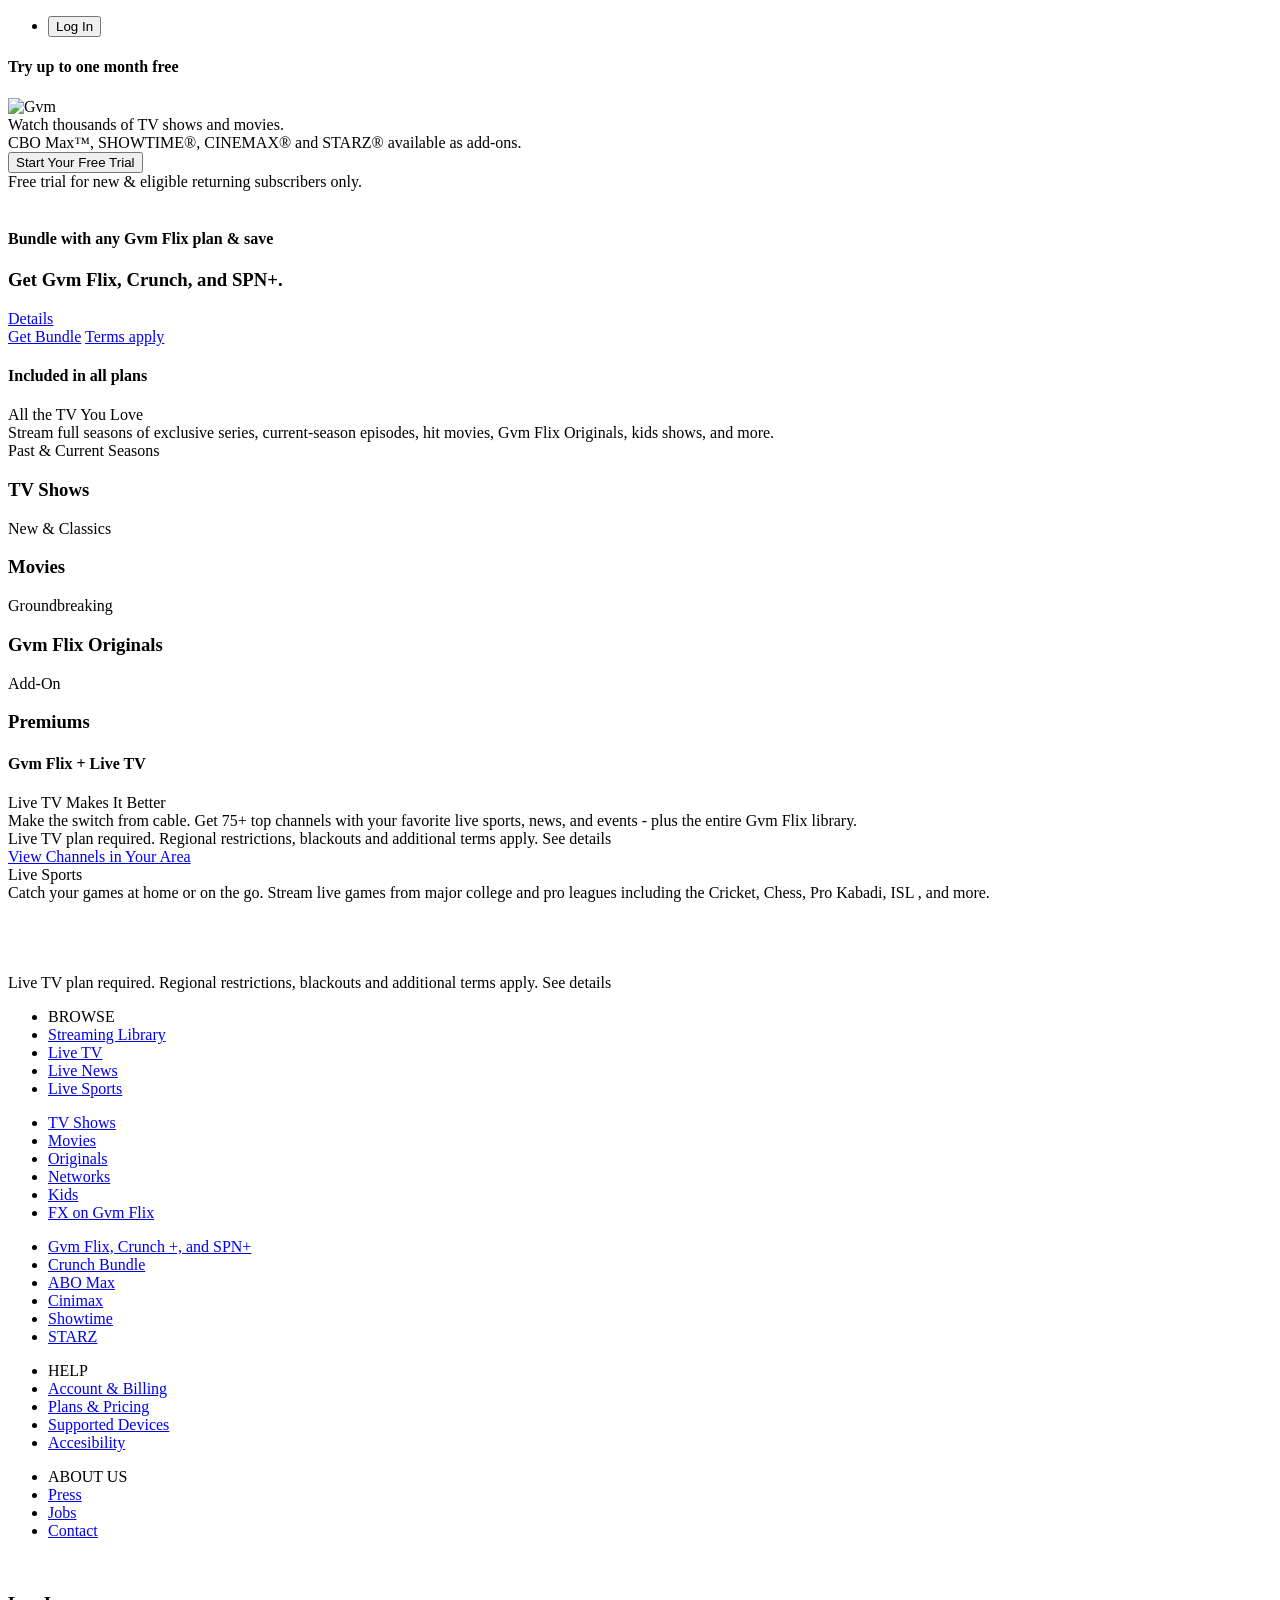
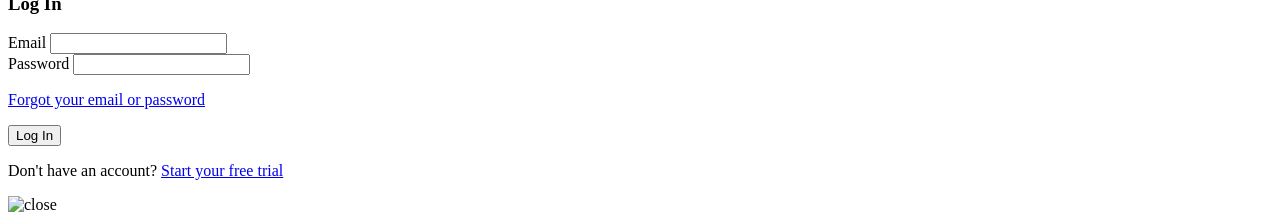
==== index.html @ ffe9b464 "Update and rename gvmflix.html to index.html" ====
<!DOCTYPE html>
<html lang="en">
<head>
  <meta charset="UTF-8">
  <meta name="viewport" content="width=device-width, initial-scale=1.0">
  <title>Gvm Flix</title>
  <link rel="stylesheet" href="Gvm Flix.css">
</head>
<body>
  <!-- Navigation -->
  <header class="header">
    <nav>
      <ul>
        <li>
          <button class="login-btn">Log In</button>
        </li>
      </ul>
    </nav>
    <div class="header-content">
      <h4>Try up to one month free</h4>
      <img
        src="images/Gvm-Flix.png"
        alt="Gvm"
        class="logo"
      />
      <div class="header-text-1">Watch thousands of TV shows and movies.</div>
      <div class="header-text-2">
        CBO Max™, SHOWTIME®, CINEMAX® and STARZ® available as add-ons.
      </div>
      <button class="btn btn-cta">Start Your Free Trial</button>
      <div class="legal-text">
        Free trial for new & eligible returning subscribers only.
      </div>
    </div>
  </header>
  <section class="sub-header">
    <img
      src="images/logos copy.png"
      alt=""
    />
    <div>
      <h4>Bundle with any Gvm Flix plan & save</h4>
      <h3>Get Gvm Flix, Crunch, and SPN+.</h3>
      <a href="#" class="sub-link">Details</a>
    </div>
    <div>
      <a href="#" class="btn btn-outline">Get Bundle</a>
      <a href="#" class="sub-link">Terms apply</a>
    </div>
  </section>
  <section class="categories">
    <h4>Included in all plans</h4>
    <div class="text-xl">All the TV You Love</div>
    <div class="sub-text">
      Stream full seasons of exclusive series, current-season episodes, hit
      movies, Gvm Flix Originals, kids shows, and more.
    </div>
    <div class="covers">
      <div class="cover-1">
        <div class="cover-grad"></div>
        <div class="cover-text">
          <div class="sub-title">Past & Current Seasons</div>
          <h3>TV Shows</h3>
        </div>
      </div>
      <div class="cover-2">
        <div class="cover-grad"></div>
        <div class="cover-text">
          <div class="sub-title">New & Classics</div>
          <h3>Movies</h3>
        </div>
      </div>
      <div class="cover-3">
        <div class="cover-grad"></div>
        <div class="cover-text">
          <div class="sub-title">Groundbreaking</div>
          <h3>Gvm Flix Originals</h3>
        </div>
      </div>
      <div class="cover-4">
        <div class="cover-grad"></div>
        <div class="cover-text">
          <div class="sub-title">Add-On</div>
          <h3>Premiums</h3>
        </div>
      </div>
    </div>
  </section>
  <section class="live">
    <div class="live-border">
      <h4>Gvm Flix + Live TV</h4>
      <div class="text-xl">Live TV Makes It Better</div>
      <div class="sub-text">
        Make the switch from cable. Get 75+ top channels with your favorite
        live sports, news, and events - plus the entire Gvm Flix
        library.
      </div>
      <div class="legal-text">
        Live TV plan required. Regional restrictions, blackouts and additional
        terms apply. See details
      </div>
      <a href="#">View Channels in Your Area</a>
    </div>
  </section>
  <section class="live-sports">
    <div class="live-sports-content">
      <div class="text-xl">Live Sports</div>
      <div class="sub-text">
        Catch your games at home or on the go. Stream live games from major
        college and pro leagues including the Cricket, Chess, Pro Kabadi, ISL , and more.
      </div>

      <div class="live-sports-logos">
        <div>
          <img
            src="images/Cricket.png"
            alt=""
          />
        </div>
        <div>
          <img
            src="images/SPN.png"
            alt=""
          />
        </div>
        <div>
          <img
            src="images/ISL.png"
            alt=""
          />
        </div>
        <div>
          <img
            src="images/chess.png"
            alt=""
          />
        </div>
      </div>

      <div class="legal-text">
        Live TV plan required. Regional restrictions, blackouts and additional
        terms apply. See details
      </div>
    </div>
  </section>
  <footer class="footer">
    <div class="footer-container">
      <div class="footer-lists">
        <ul>
          <li class="list-head">BROWSE</li>
          <li><a href="#">Streaming Library</a></li>
          <li><a href="#">Live TV</a></li>
          <li><a href="#">Live News</a></li>
          <li><a href="#">Live Sports</a></li>
        </ul>
        <ul>
          <li><a href="#">TV Shows</a></li>
          <li><a href="#">Movies</a></li>
          <li><a href="#">Originals</a></li>
          <li><a href="#">Networks</a></li>
          <li><a href="#">Kids</a></li>
          <li><a href="#">FX on Gvm Flix</a></li>
        </ul>
        <ul>
          <li><a href="#">Gvm Flix, Crunch +, and SPN+</a></li>
          <li><a href="#">Crunch Bundle</a></li>
          <li><a href="#">ABO Max</a></li>
          <li><a href="#">Cinimax</a></li>
          <li><a href="#">Showtime</a></li>
          <li><a href="#">STARZ</a></li>
        </ul>
        <ul>
          <li class="list-head">HELP</li>
          <li><a href="#">Account & Billing</a></li>
          <li><a href="#">Plans & Pricing</a></li>
          <li><a href="#">Supported Devices</a></li>
          <li><a href="#">Accesibility</a></li>
        </ul>
        <ul>
          <li class="list-head">ABOUT US</li>
          <li><a href="#">Press</a></li>
          <li><a href="#">Jobs</a></li>
          <li><a href="#">Contact</a></li>
        </ul>
      </div>
      <div class="divider"></div>
      <div class="social-icons">
        <a href="#"
          ><img
            src="Social/facebook.svg"
            alt=""
        /></a>
        <a href="#"
          ><img
            src="Social/twitter.svg"
            alt=""
        /></a>
        <a href="#"
          ><img
            src="Social/youtube.svg"
            alt=""
        /></a>
        <a href="#"
          ><img
            src="Social/instagram.svg"
            alt=""
        /></a>
      </div>
    </div>
  </footer>
  <div class="modal">
    <div class="modal-box">
      <div class="modal-body">
        <h3>Log In</h3>
        <form>
          <div class="form-control">
            <label for="email">Email</label>
            <input type="email" id="email" />
          </div>
          <div class="form-control">
            <label for="password">Password</label>
            <input type="password" id="password" />
          </div>
          <p><a href="#">Forgot your email or password</a></p>
          <button class="btn btn-dark">Log In</button>
        </form>
      </div>
      <div class="modal-footer">
        <p>Don't have an account? <a href="#">Start your free trial</a></p>
      </div>
      <img
        class="close"
        src="Social/close.svg"
        alt="close"
      />
    </div>
  </div>
  <!-- Script -->
  <script src="Gvm Flix.js"></script>
</body>
</html>
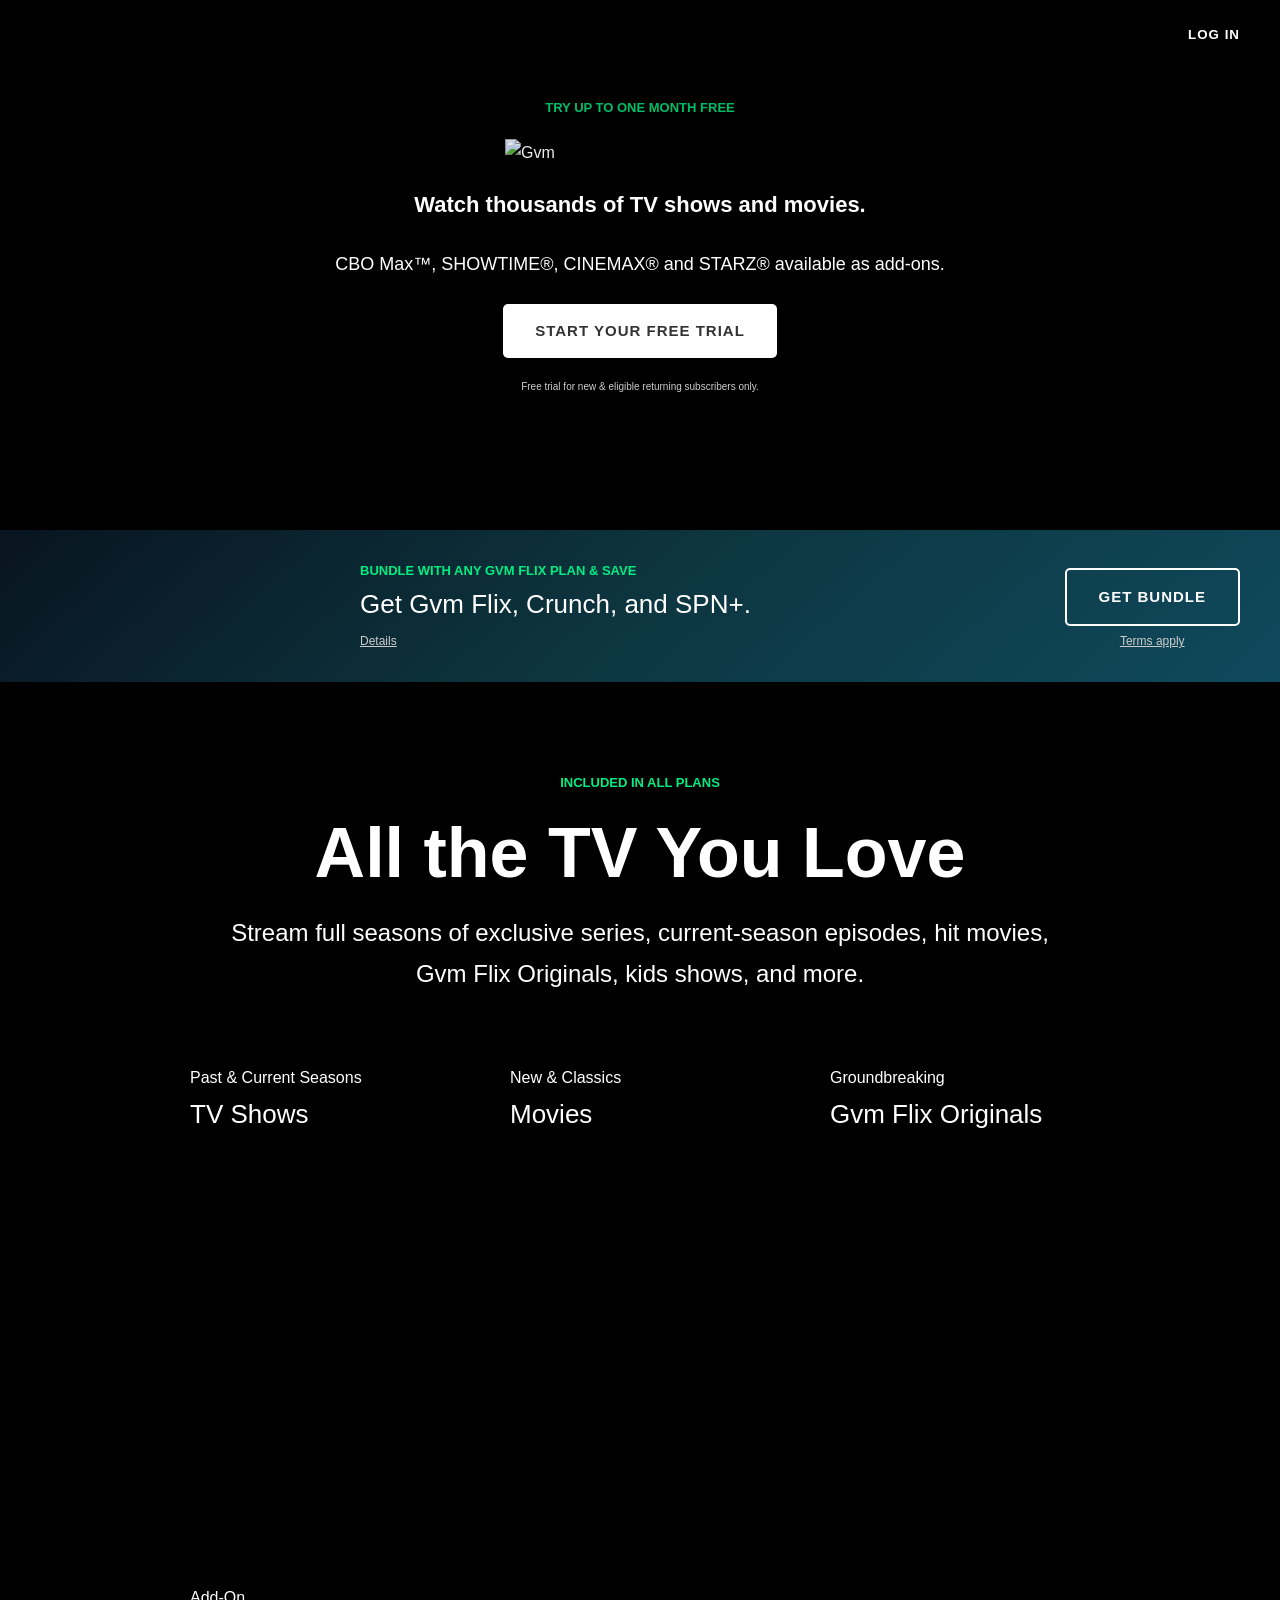
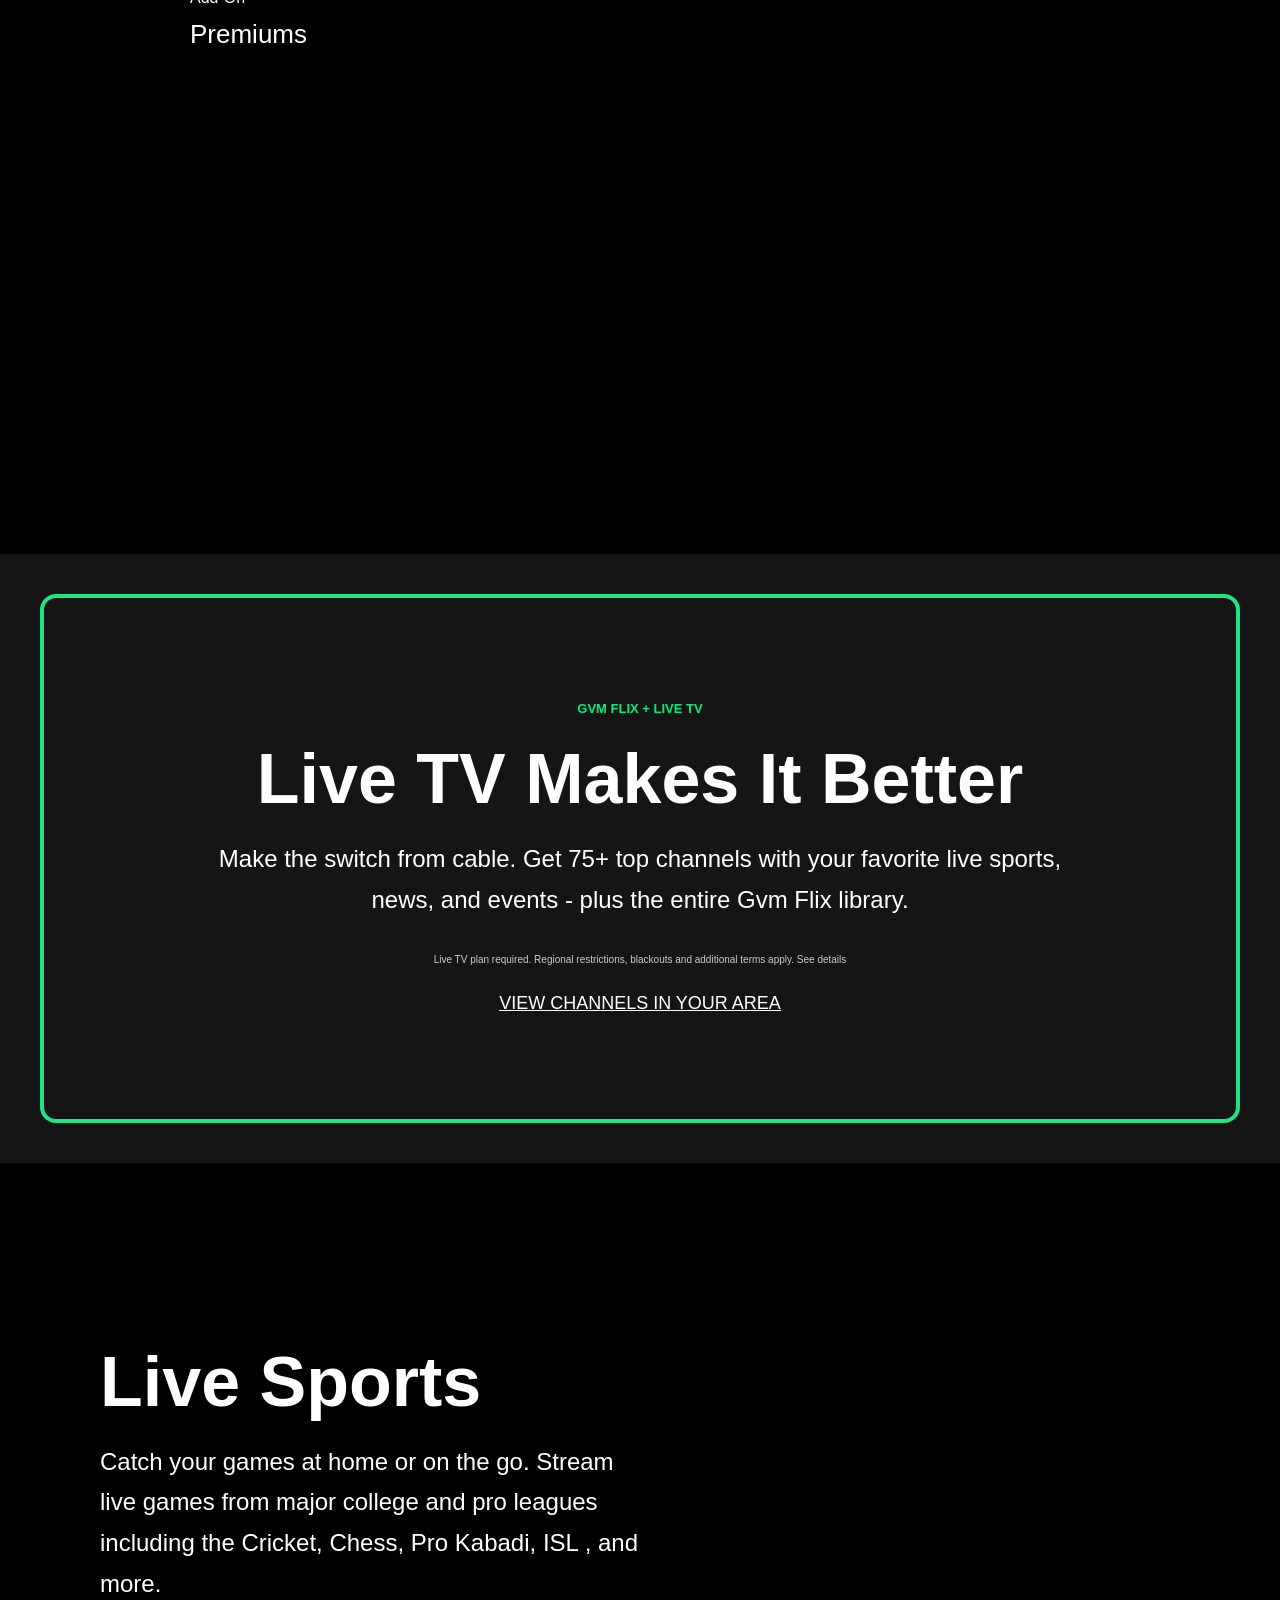
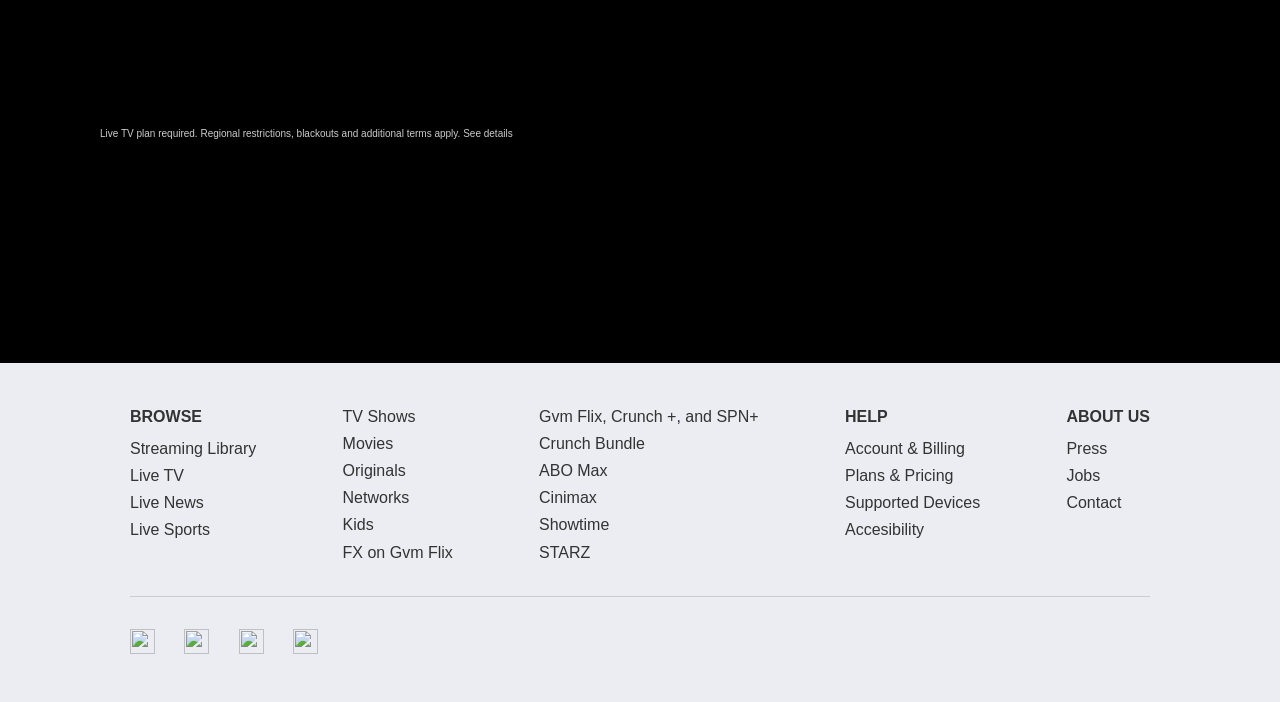
==== commit c1329b79: "Update index.html" ====
--- a/index.html
+++ b/index.html
@@ -4,7 +4,7 @@
   <meta charset="UTF-8">
   <meta name="viewport" content="width=device-width, initial-scale=1.0">
   <title>Gvm Flix</title>
-  <link rel="stylesheet" href="Gvm Flix.css">
+  <link rel="stylesheet" href="index.css">
 </head>
 <body>
   <!-- Navigation -->
@@ -236,6 +236,6 @@
     </div>
   </div>
   <!-- Script -->
-  <script src="Gvm Flix.js"></script>
+  <script src="index.js"></script>
 </body>
 </html>
--- a/index.css
+++ b/index.css
@@ -0,0 +1,534 @@
+@import url("https://fonts.googleapis.com/css2?family=Rubik:wght@300;400;700&display=swap");
+
+* {
+  box-sizing: border-box;
+  margin: 0;
+  padding: 0;
+}
+
+html,
+body {
+  font-family: "Rubik", sans-serif;
+  background-color: #000;
+  color: #fff;
+  line-height: 1.7;
+  overflow-x: hidden;
+}
+
+a {
+  color: #fff;
+  text-decoration: none;
+}
+
+a:hover {
+  color: #ccc;
+}
+
+ul {
+  list-style-type: none;
+}
+
+img {
+  width: 100%;
+}
+
+h3 {
+  font-size: 26px;
+  font-weight: 300;
+}
+
+h4 {
+  color: #00ed82;
+  font-size: 13px;
+  text-transform: uppercase;
+}
+
+.btn {
+  display: inline-block;
+  background: #fff;
+  color: #333;
+  min-width: 135px;
+  padding: 20px 32px;
+  font-size: 15px;
+  font-weight: 600;
+  line-height: 14px;
+  border: none;
+  border-radius: 5px;
+  letter-spacing: 1px;
+  cursor: pointer;
+  text-transform: uppercase;
+}
+
+.btn-cta:hover {
+  opacity: 0.8;
+}
+
+.btn-outline {
+  background: none;
+  color: #fff;
+  border: 2px solid #fff;
+}
+
+.btn-outline:hover {
+  color: #fff;
+  border-color: #ccc;
+}
+
+.btn-dark {
+  color: #fff;
+  background-color: #000;
+}
+
+.legal-text {
+  font-size: 10px;
+  color: #ccc;
+  margin-top: 20px;
+}
+
+.sub-link {
+  display: block;
+  color: #ccc;
+  font-size: 12px;
+  margin-top: 5px;
+  text-decoration: underline;
+}
+
+.text-xl {
+  font-size: 70px;
+  font-weight: bold;
+}
+
+.sub-text {
+  max-width: 850px;
+  margin-bottom: 10px;
+  font-size: 24px;
+}
+
+/* Header */
+
+.header {
+  height: 530px;
+  background: url(https://i.ibb.co/gyT1SQj/header.jpg)
+    no-repeat center center / cover;
+}
+
+.header nav {
+  display: flex;
+  justify-content: flex-end;
+  padding: 20px 40px;
+  z-index: 2;
+  position: relative;
+}
+
+.header nav .login-btn {
+  cursor: pointer;
+  background: none;
+  border: none;
+  color: #fff;
+  font-weight: bold;
+  text-transform: uppercase;
+  letter-spacing: 1px;
+}
+
+.header .header-content {
+  display: flex;
+  flex-direction: column;
+  justify-content: flex-start;
+  align-items: center;
+  margin-top: 30px;
+}
+
+.header .logo {
+  width: 270px;
+  margin: 20px 0;
+}
+
+.header .header-text-1 {
+  font-size: 22px;
+  font-weight: bold;
+}
+
+.header .header-text-2 {
+  font-size: 18px;
+  margin: 25px 0;
+}
+
+.header::after {
+  content: "";
+  position: absolute;
+  top: 0;
+  left: 0;
+  width: 100%;
+  height: 180px;
+  z-index: 1;
+  background: linear-gradient(
+    180deg,
+    rgba(0, 0, 0, 0.76) 15.54%,
+    rgba(0, 0, 0, 0.192) 60.23%,
+    rgba(0, 0, 0, 8e-5) 100%
+  );
+}
+
+/* Sub Header */
+
+.sub-header {
+  display: grid;
+  grid-template-columns: 2fr 4fr 2fr;
+  gap: 40px;
+  align-items: center;
+  padding: 30px 40px;
+  background: linear-gradient(
+    318.68deg,
+    #0f495c 0%,
+    #0d3640 49.72%,
+    #08141f 100%
+  );
+}
+
+.sub-header > div:last-of-type {
+  justify-self: end;
+  align-self: end;
+}
+
+.sub-header > div:last-of-type .sub-link {
+  text-align: center;
+}
+
+/* Categories */
+
+.categories {
+  display: flex;
+  flex-direction: column;
+  align-items: center;
+  justify-content: center;
+  text-align: center;
+  padding: 90px 40px;
+}
+
+.categories .covers {
+  display: grid;
+  grid-template-columns: repeat(4, 1fr);
+  gap: 20px;
+  margin-top: 40px;
+}
+
+.categories .covers > div {
+  height: 500px;
+  width: 300px;
+  position: relative;
+}
+
+.categories .cover-grad {
+  position: absolute;
+  top: 0;
+  left: 0;
+  width: 100%;
+  height: 100%;
+  background: linear-gradient(
+      156.82deg,
+      rgba(0, 0, 0, 0.6) 4.58%,
+      rgba(0, 0, 0, 0) 69.61%
+    ),
+    linear-gradient(24.5deg, rgba(0, 0, 0, 0.2) 4.71%, rgba(0, 0, 0, 0) 71.49%);
+}
+
+.categories .cover-text {
+  position: absolute;
+  top: 20px;
+  left: 20px;
+  text-align: left;
+}
+
+.categories .cover-1 {
+  background: url("images/two.jpeg")
+    no-repeat center center / cover;
+}
+.categories .cover-2 {
+  background: url("images/one.jpeg")
+    no-repeat center center / cover;
+}
+.categories .cover-3 {
+  background: url("images/three.jpeg")
+    no-repeat center center / cover;
+}
+.categories .cover-4 {
+  background: url("images/four.jpeg")
+    no-repeat center center / cover;
+}
+
+/* Live */
+
+.live {
+  background-color: #151516;
+  padding: 40px;
+}
+
+.live-border {
+  border: 4px solid #1ce783;
+  border-radius: 16px;
+  padding: 100px;
+  display: flex;
+  flex-direction: column;
+  align-items: center;
+  justify-content: center;
+  text-align: center;
+}
+
+.live a {
+  text-transform: uppercase;
+  font-size: 18px;
+  margin-top: 20px;
+  text-decoration: underline;
+}
+
+/* Live Sports */
+
+.live-sports {
+  background: url("images/live-sports copy.png")
+    no-repeat center center / cover;
+  height: 800px;
+  position: relative;
+}
+
+.live-sports-content {
+  position: absolute;
+  top: 160px;
+  left: 100px;
+  max-width: 550px;
+}
+
+.live-sports-logos {
+  width: 300px;
+  margin-top: 40px;
+  display: flex;
+  align-items: center;
+  justify-content: space-between;
+}
+
+.live-sports-logos > div {
+  background: url("images/network-logo-bg.png")
+    no-repeat center center / cover;
+  height: 60px;
+  width: 60px;
+  display: flex;
+  justify-content: center;
+  align-items: center;
+}
+
+.live-sports-logos img {
+  width: 40px;
+}
+
+/* Footer */
+
+.footer {
+  background: #ebedf2;
+  color: #333;
+}
+
+.footer a {
+  color: #333;
+}
+
+.footer-container {
+  max-width: 1100px;
+  margin: auto;
+  padding: 40px;
+}
+
+.footer-lists {
+  display: flex;
+  justify-content: space-between;
+}
+
+.footer-lists .list-head {
+  text-transform: uppercase;
+  font-weight: bold;
+  margin-bottom: 5px;
+}
+
+.divider {
+  width: 100%;
+  height: 3px;
+  border-top: 1px solid #ccc;
+  margin: 30px 0;
+}
+
+.social-icons img {
+  width: 25px;
+  height: 25px;
+  margin-right: 25px;
+}
+
+/* Modal */
+
+.modal {
+  display: none;
+  position: fixed;
+  top: 0;
+  left: 0;
+  z-index: 1;
+  height: 100%;
+  width: 100%;
+  background: rgba(0, 0, 0, 0.5);
+}
+
+.modal-box {
+  margin: 10% auto;
+  width: 400px;
+  background-color: #fff;
+  color: #333;
+  position: relative;
+  animation: modalopen 1s;
+}
+
+@keyframes modalopen {
+  from {
+    opacity: 0;
+  }
+  to {
+    opacity: 1;
+  }
+}
+
+.modal-body {
+  padding: 50px;
+}
+
+.modal-body h3 {
+  font-weight: bold;
+}
+
+.modal-body .btn {
+  width: 100%;
+  margin-top: 30px;
+}
+
+.modal .close {
+  cursor: pointer;
+  height: 23px;
+  width: 23px;
+  position: absolute;
+  top: 20px;
+  right: 20px;
+}
+
+.modal .modal-footer {
+  background-color: #f7f7f9;
+  color: #333;
+  padding: 20px 0;
+  border-top: 1px solid #eee;
+  text-align: center;
+}
+
+.modal a {
+  color: steelblue;
+}
+
+/* Form */
+
+.form-control {
+  margin: 20px 0;
+}
+
+.form-control label {
+  display: block;
+  text-transform: uppercase;
+}
+
+.form-control input {
+  width: 100%;
+  border: 2px solid #ccc;
+  border-radius: 5px;
+  height: 50px;
+  padding: 5px;
+}
+
+/* Media Queries */
+
+@media (max-width: 1300px) {
+  .categories .covers {
+    grid-template-columns: repeat(3, 1fr);
+  }
+}
+
+@media (max-width: 1100px) {
+  .categories .covers {
+    grid-template-columns: 1fr 1fr;
+  }
+}
+
+@media (max-width: 768px) {
+  .header .logo {
+    width: 200px;
+  }
+
+  .header .header-content {
+    text-align: center;
+    padding: 0 20px;
+  }
+
+  .header .header-text-1 {
+    margin-bottom: 40px;
+  }
+
+  .header .header-text-2 {
+    display: none;
+  }
+
+  .sub-header {
+    grid-template-columns: 1fr;
+    text-align: center;
+    gap: 20px;
+  }
+
+  .sub-header img {
+    width: 250px;
+    margin: auto;
+  }
+
+  .sub-header > div:last-of-type {
+    justify-self: center;
+    align-self: center;
+  }
+
+  .text-xl {
+    font-size: 40px;
+    line-height: 1.3;
+  }
+
+  .sub-text {
+    font-size: 20px;
+  }
+
+  .categories .covers {
+    grid-template-columns: 1fr;
+  }
+
+  .live-border {
+    padding: 30px 10px;
+  }
+
+  .live-sports {
+    background: url("images/Foot Ball.jpg")
+      no-repeat center center / cover;
+  }
+
+  .live-sports-content {
+    top: 30px;
+    left: 30px;
+    margin-top: 60px;
+  }
+
+  .footer-lists {
+    flex-direction: column;
+  }
+
+  .footer-lists .list-head {
+    margin-top: 10px;
+  }
+
+  .modal .modal-box {
+    width: 350px;
+  }
+}
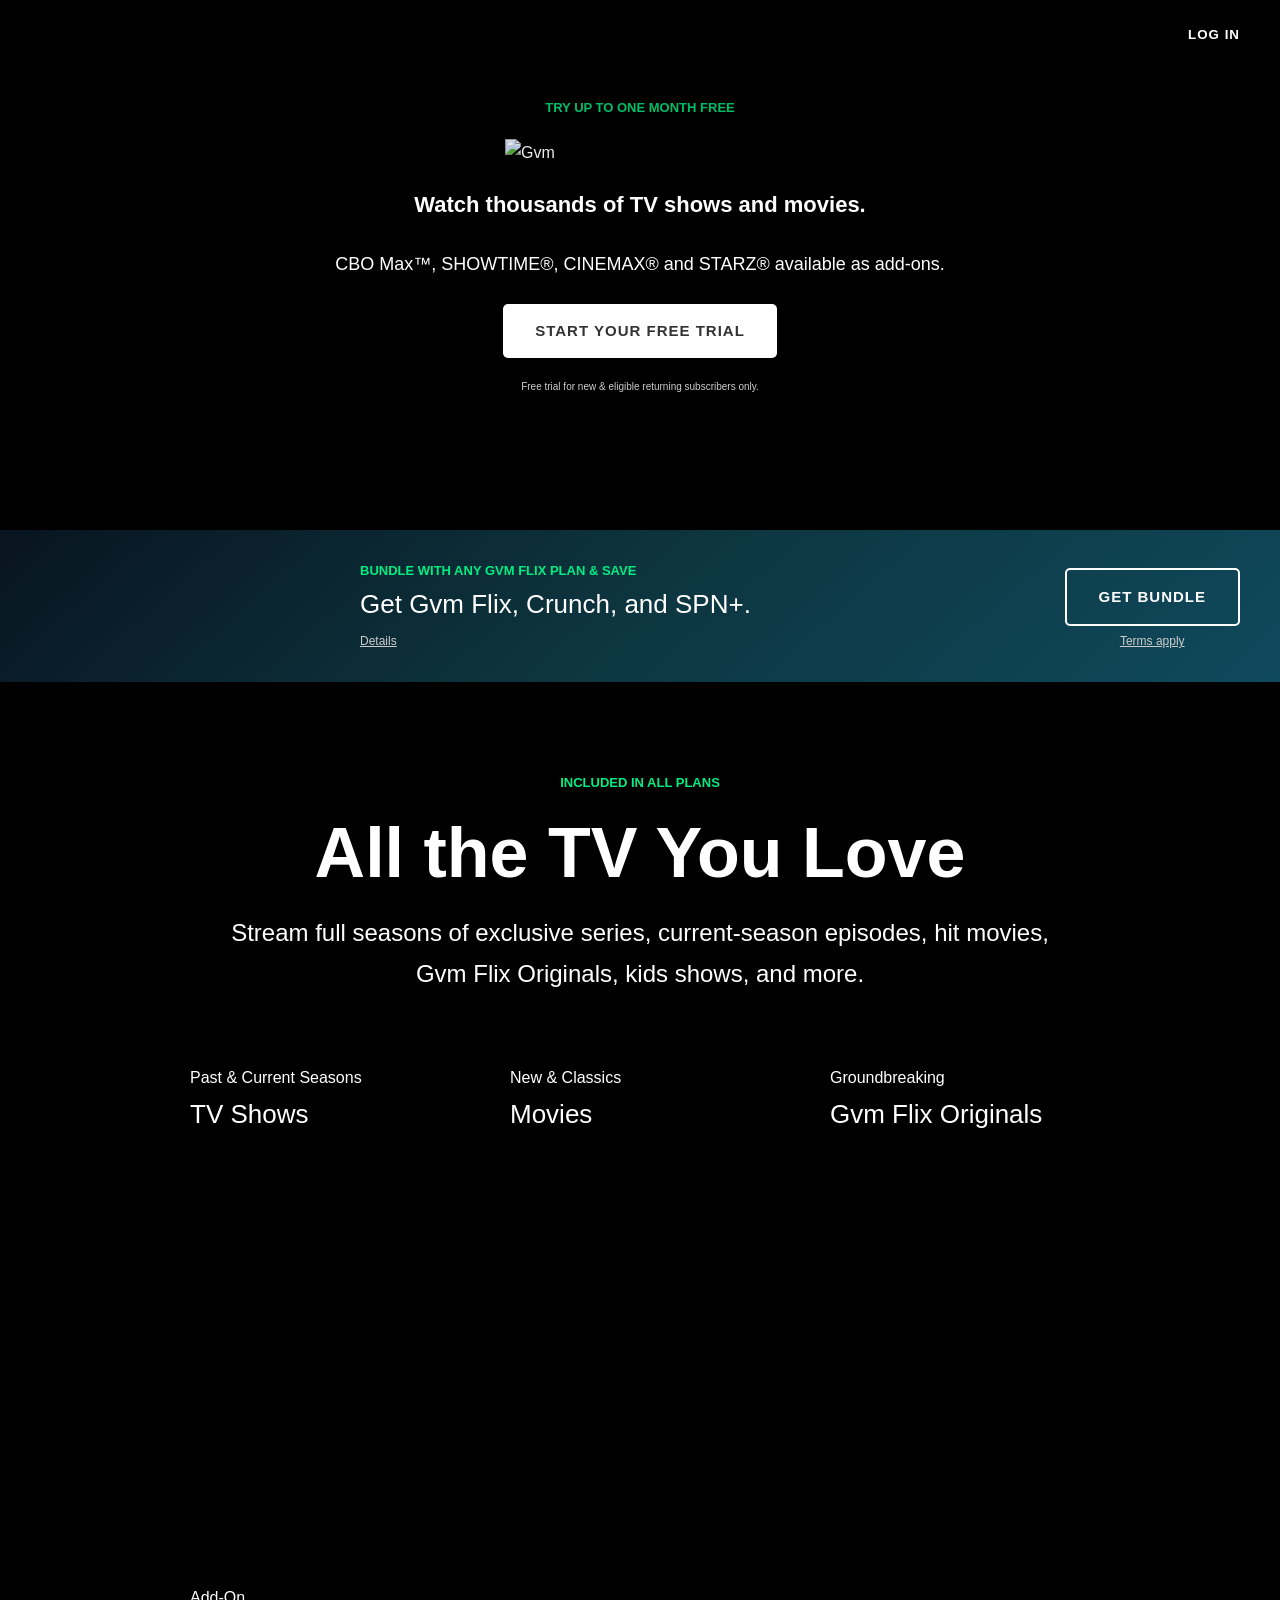
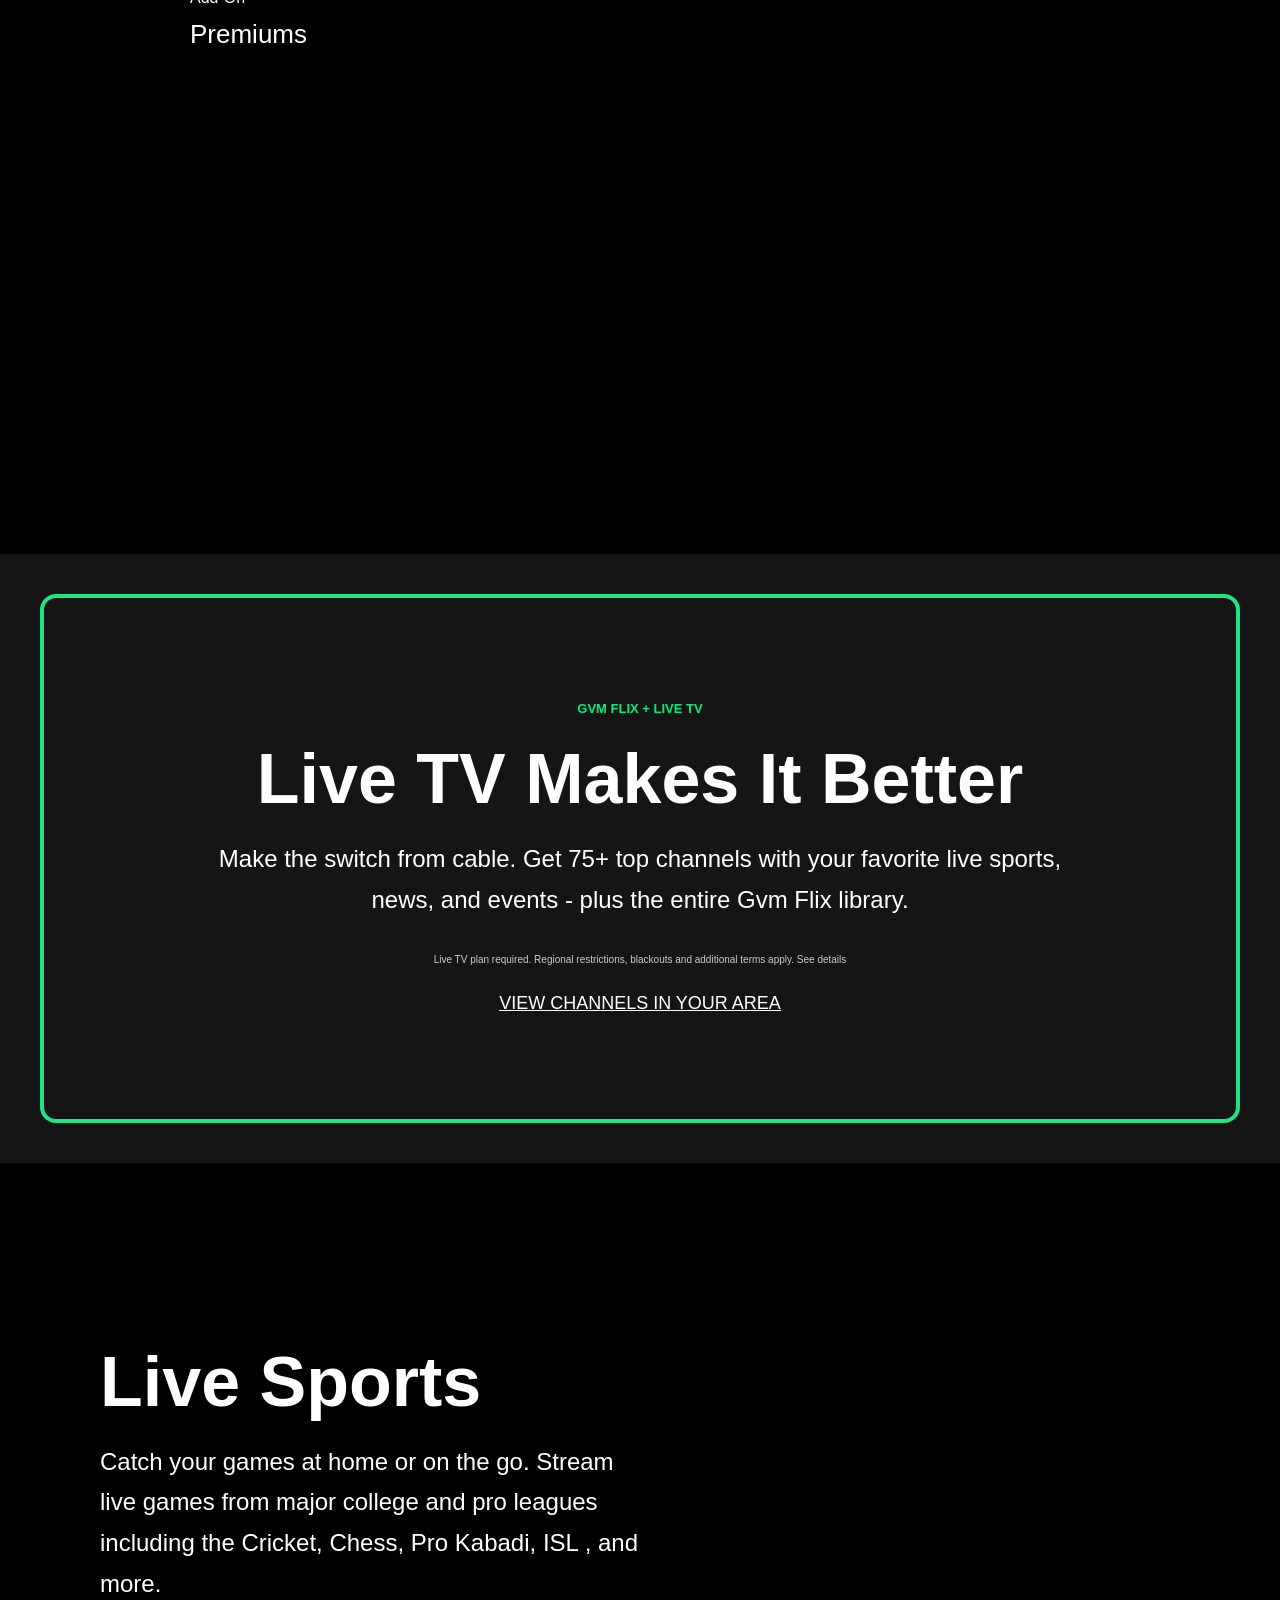
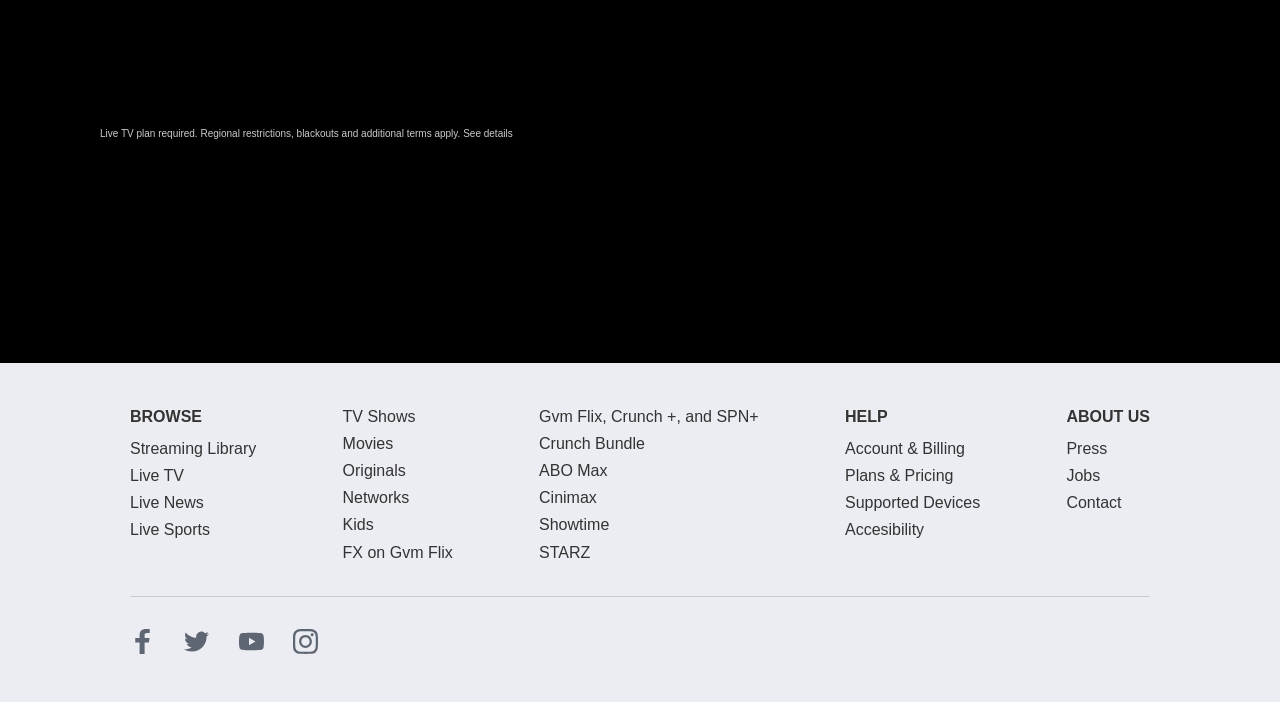
==== commit 17bf9593: "Update index.html" ====
--- a/index.html
+++ b/index.html
@@ -19,7 +19,7 @@
     <div class="header-content">
       <h4>Try up to one month free</h4>
       <img
-        src="images/Gvm-Flix.png"
+        src="Gvm-Flix.png"
         alt="Gvm"
         class="logo"
       />
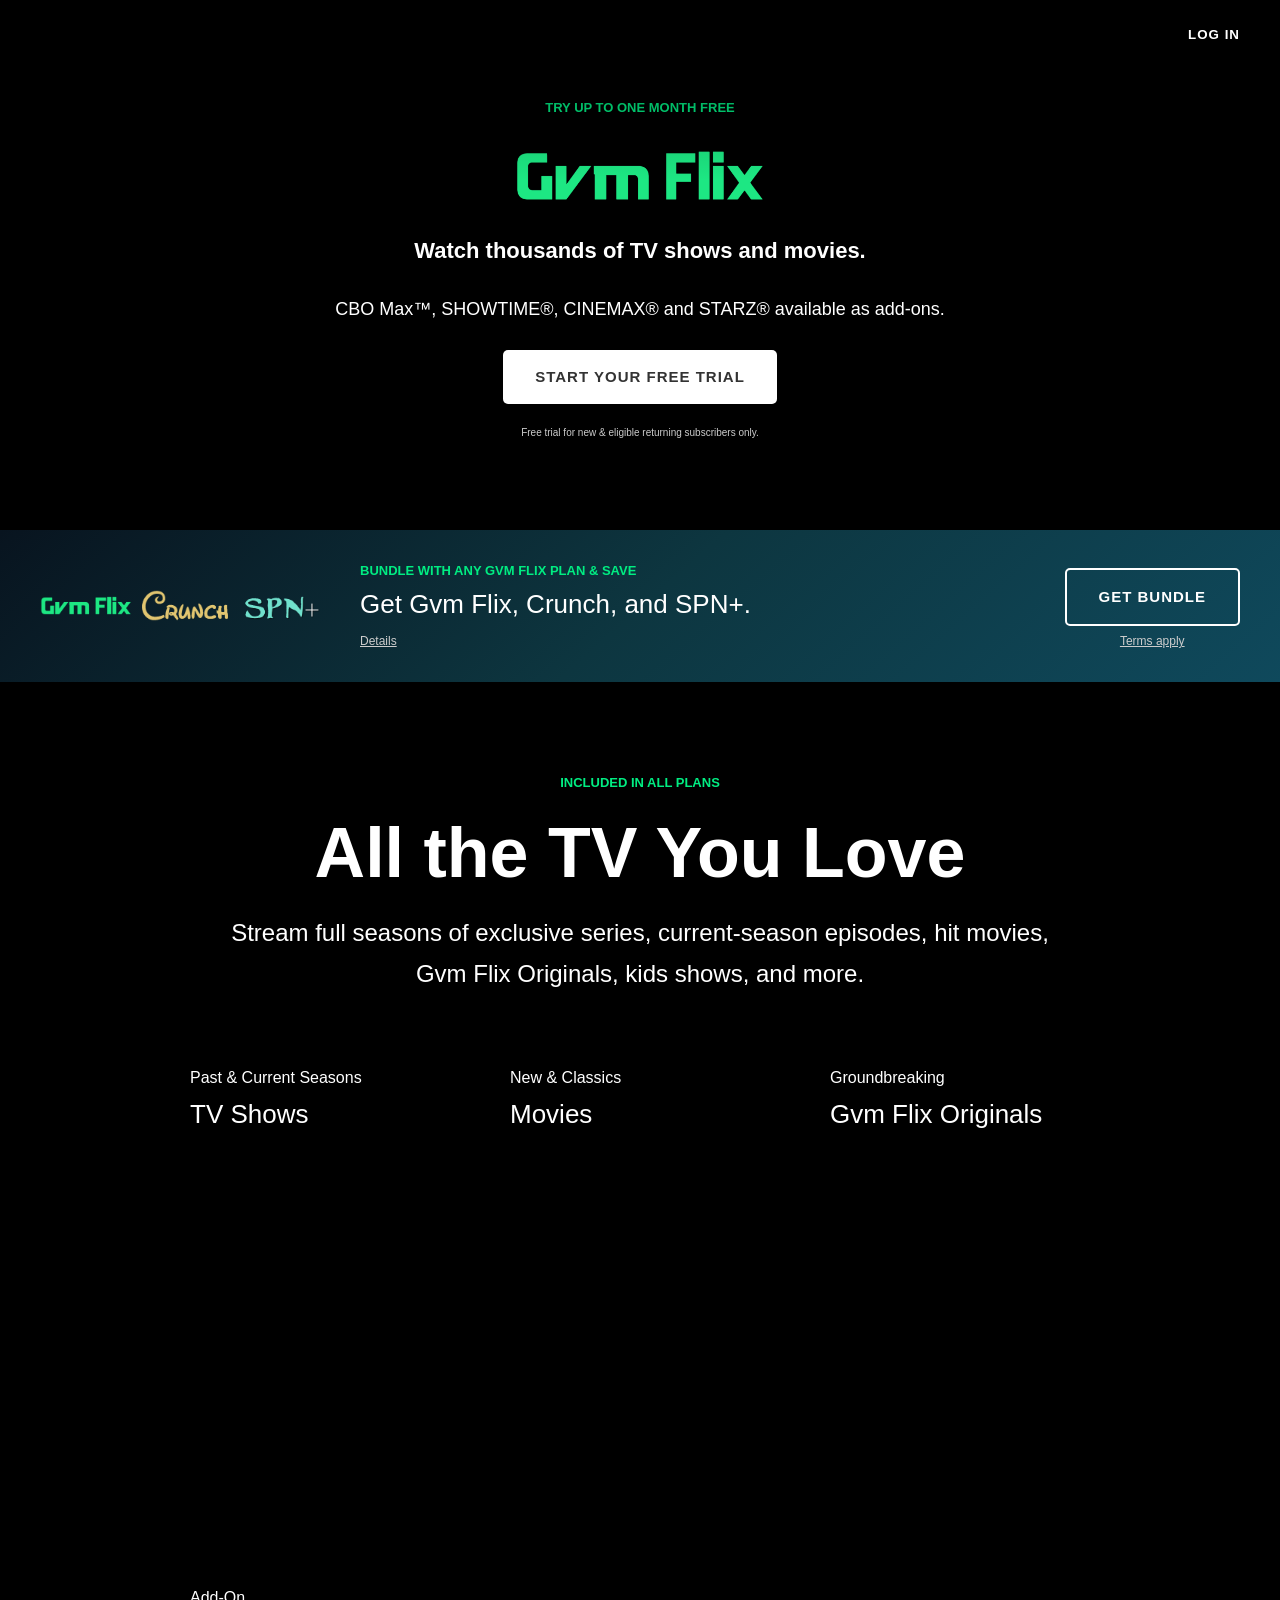
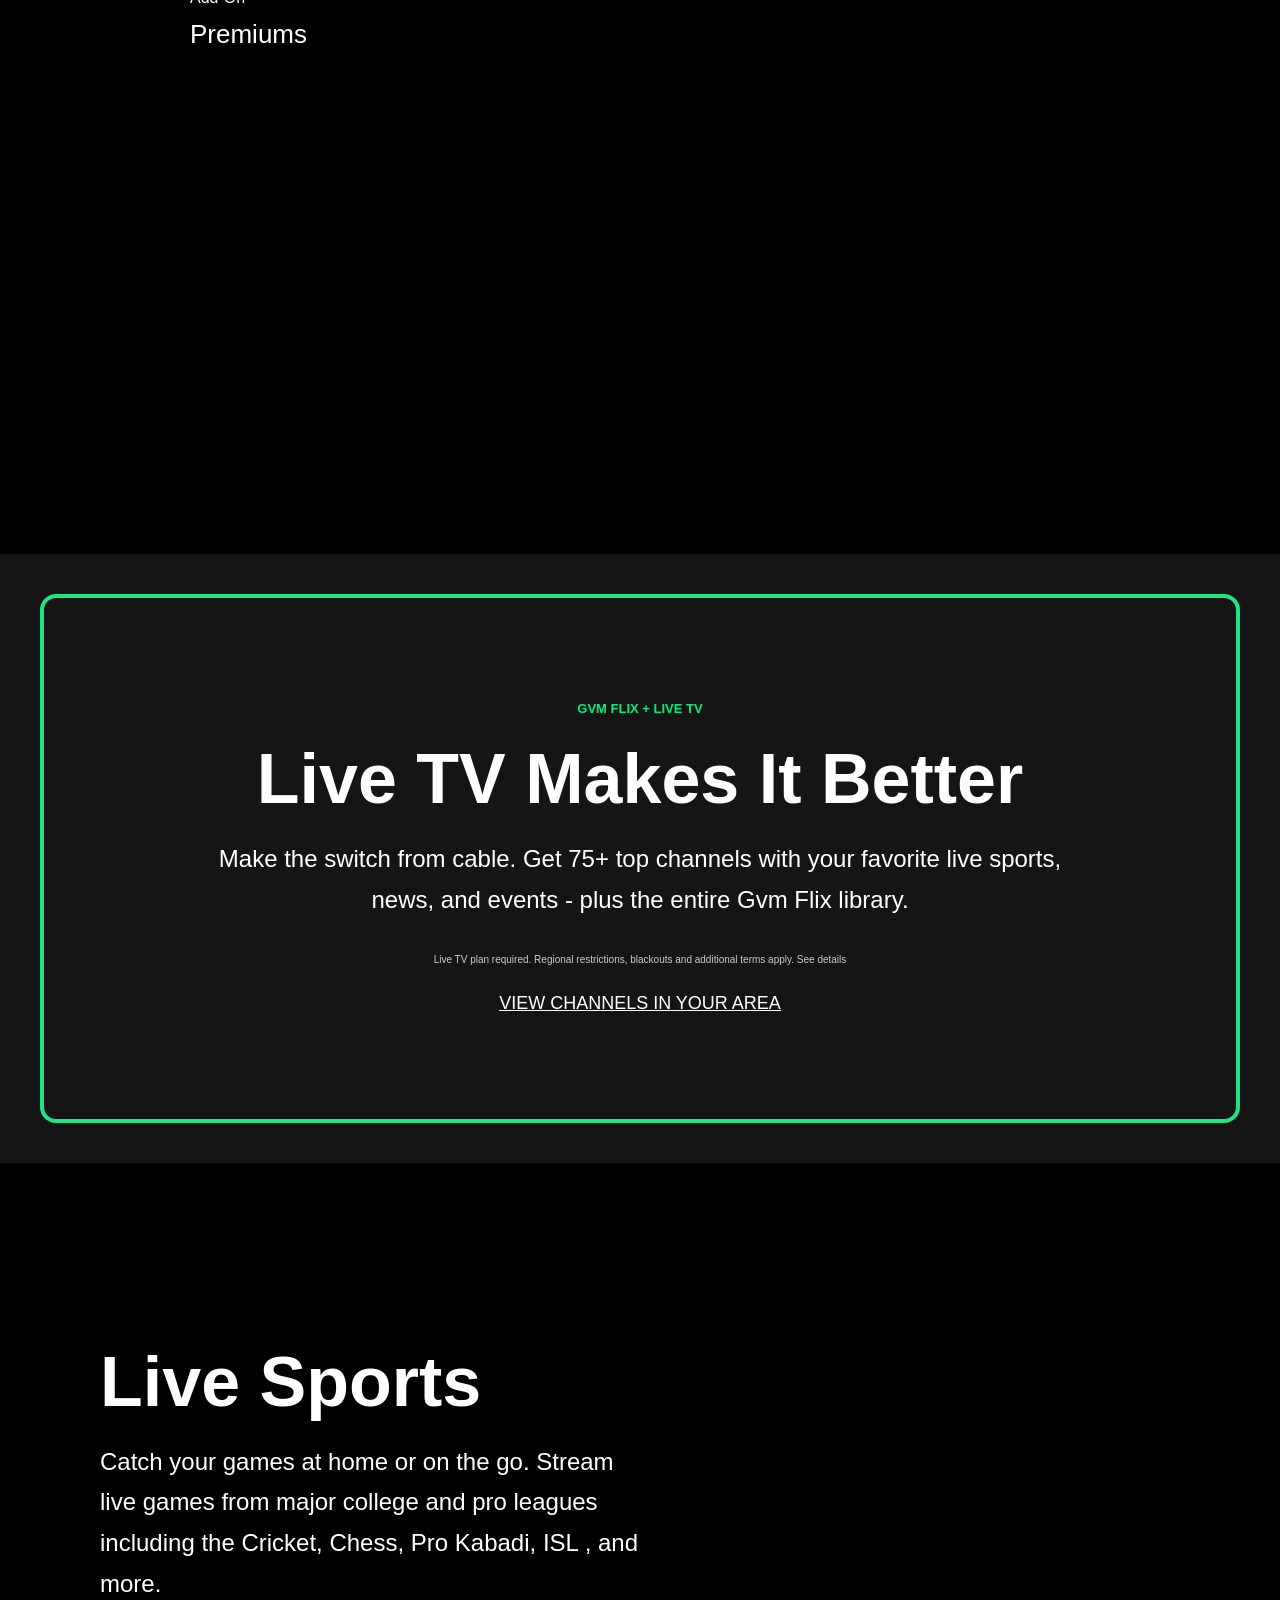
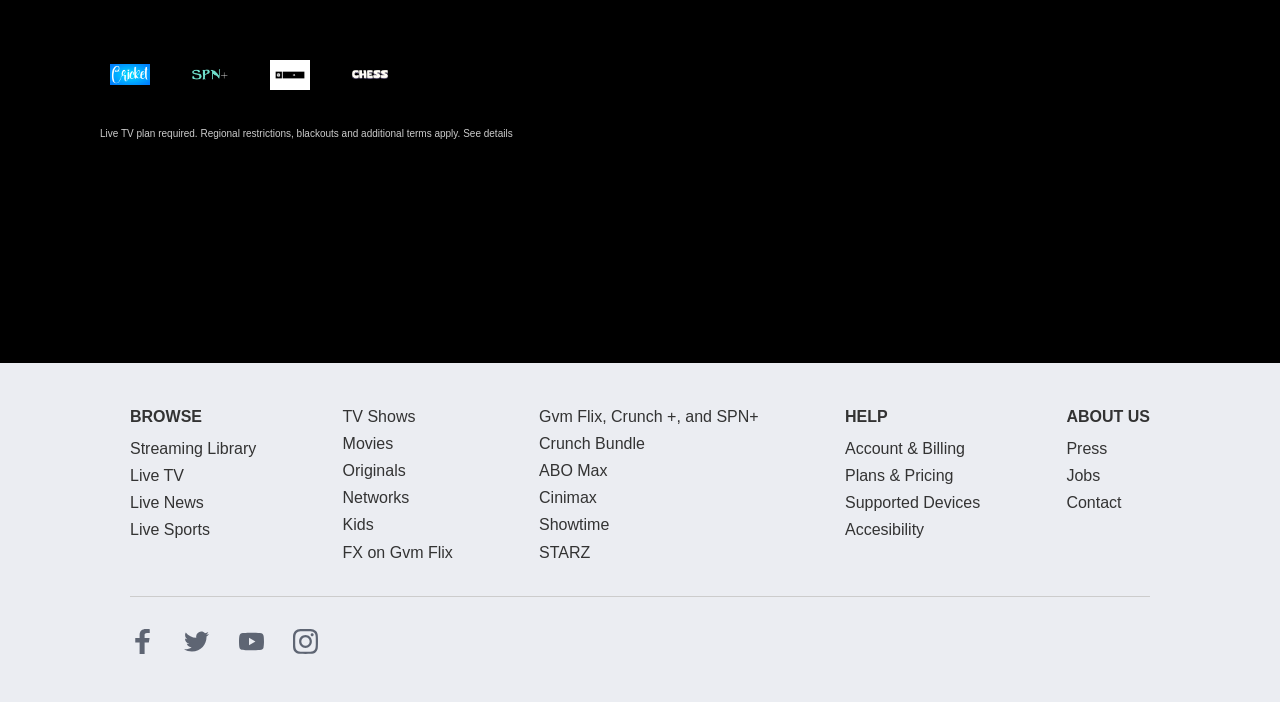
==== commit bebb8d75: "Update index.html" ====
--- a/index.html
+++ b/index.html
@@ -19,7 +19,7 @@
     <div class="header-content">
       <h4>Try up to one month free</h4>
       <img
-        src="Gvm-Flix.png"
+        src="Images/Gvm-Flix.png"
         alt="Gvm"
         class="logo"
       />
@@ -35,7 +35,7 @@
   </header>
   <section class="sub-header">
     <img
-      src="images/logos copy.png"
+      src="Images/logos copy.png"
       alt=""
     />
     <div>
@@ -113,25 +113,25 @@
       <div class="live-sports-logos">
         <div>
           <img
-            src="images/Cricket.png"
-            alt=""
-          />
-        </div>
-        <div>
-          <img
-            src="images/SPN.png"
-            alt=""
-          />
-        </div>
-        <div>
-          <img
-            src="images/ISL.png"
-            alt=""
-          />
-        </div>
-        <div>
-          <img
-            src="images/chess.png"
+            src="Images/Cricket.png"
+            alt=""
+          />
+        </div>
+        <div>
+          <img
+            src="Images/SPN.png"
+            alt=""
+          />
+        </div>
+        <div>
+          <img
+            src="Images/ISL.png"
+            alt=""
+          />
+        </div>
+        <div>
+          <img
+            src="Images/chess.png"
             alt=""
           />
         </div>
